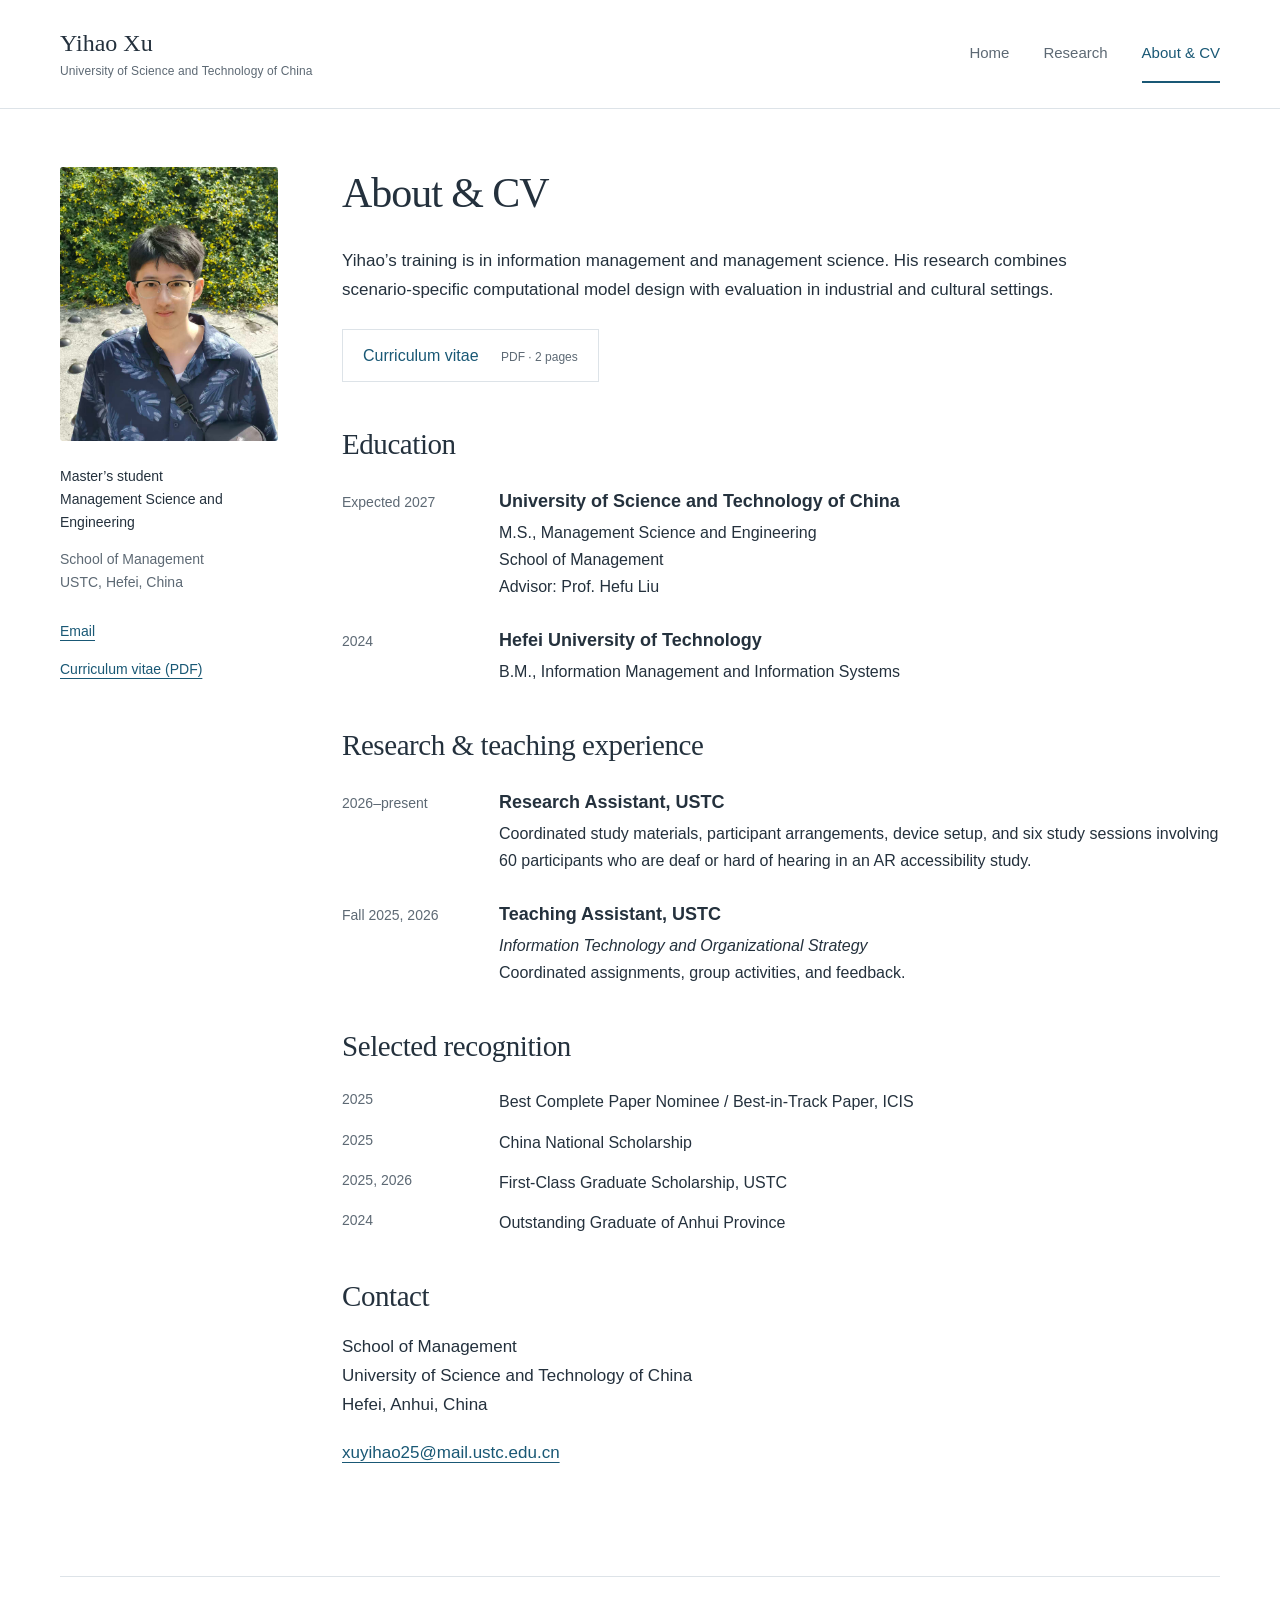
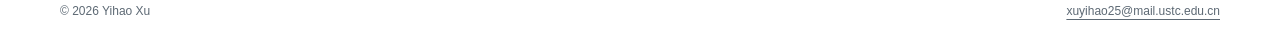
==== about.html @ 6cdd072b "Publish five-page academic website with approved biography" ====
<!doctype html>
<html lang="en">
<head>
  <meta charset="utf-8">
  <meta name="viewport" content="width=device-width, initial-scale=1">
  <meta name="theme-color" content="#ffffff">
  <meta name="description" content="Yihao Xu, USTC School of Management. Research in multisensor fault diagnosis, cultural values in crowdfunding, and computational culture measurement.">
  <title>About & CV | Yihao Xu</title>
  <link rel="icon" href="assets/favicon.svg" type="image/svg+xml">
  <link rel="stylesheet" href="styles.css">
  <script src="site.js" defer></script>
</head>
<body>
  <a class="skip-link" href="#main">Skip to main content</a>
  <header class="masthead"><div class="masthead-inner">
    <a class="identity" href="index.html">Yihao Xu<span>University of Science and Technology of China</span></a>
    <nav aria-label="Main navigation"><a href="index.html">Home</a><a href="research.html">Research</a><a href="about.html" aria-current="page">About &amp; CV</a></nav>
  </div></header>
  <div class="page-layout"><aside class="side-rail"><div class="profile-rail"><img class="portrait" src="assets/Yihao_Xu_photo.jpg" alt="Yihao Xu" width="1279" height="1706">
<div class="profile-details"><p class="role">Master’s student<br>Management Science and Engineering</p><p>School of Management<br>USTC, Hefei, China</p>
<div class="rail-links"><a href="mailto:xuyihao25@mail.ustc.edu.cn">Email</a><a href="assets/Yihao_Xu_CV.pdf" target="_blank" rel="noopener">Curriculum vitae (PDF)</a></div></div></div></aside><main id="main"><header class="page-intro"><h1>About &amp; CV</h1><p>Yihao’s training is in information management and management science. His research combines scenario-specific computational model design with evaluation in industrial and cultural settings.</p><a class="cv-link" href="assets/Yihao_Xu_CV.pdf" target="_blank" rel="noopener">Curriculum vitae <span>PDF · 2 pages</span></a></header>
<section class="about-section" aria-labelledby="education-title"><h2 id="education-title">Education</h2>
<div class="entry"><p class="entry-date">Expected 2027</p><div><h3>University of Science and Technology of China</h3><p>M.S., Management Science and Engineering<br>School of Management<br>Advisor: Prof. Hefu Liu</p></div></div>
<div class="entry"><p class="entry-date">2024</p><div><h3>Hefei University of Technology</h3><p>B.M., Information Management and Information Systems</p></div></div></section>
<section class="about-section" aria-labelledby="experience-title"><h2 id="experience-title">Research &amp; teaching experience</h2>
<div class="entry"><p class="entry-date">2026–present</p><div><h3>Research Assistant, USTC</h3><p>Coordinated study materials, participant arrangements, device setup, and six study sessions involving 60 participants who are deaf or hard of hearing in an AR accessibility study.</p></div></div>
<div class="entry"><p class="entry-date">Fall 2025, 2026</p><div><h3>Teaching Assistant, USTC</h3><p><em>Information Technology and Organizational Strategy</em><br>Coordinated assignments, group activities, and feedback.</p></div></div></section>
<section class="about-section" aria-labelledby="awards-title"><h2 id="awards-title">Selected recognition</h2><ul class="award-list"><li><span>2025</span><div>Best Complete Paper Nominee / Best-in-Track Paper, ICIS</div></li><li><span>2025</span><div>China National Scholarship</div></li><li><span>2025, 2026</span><div>First-Class Graduate Scholarship, USTC</div></li><li><span>2024</span><div>Outstanding Graduate of Anhui Province</div></li></ul></section>
<section class="about-section" aria-labelledby="contact-title"><h2 id="contact-title">Contact</h2><p>School of Management<br>University of Science and Technology of China<br>Hefei, Anhui, China</p><p><a href="mailto:xuyihao25@mail.ustc.edu.cn">xuyihao25@mail.ustc.edu.cn</a></p></section></main></div>
  <footer class="footer"><span>© 2026 Yihao Xu</span><a href="mailto:xuyihao25@mail.ustc.edu.cn">xuyihao25@mail.ustc.edu.cn</a></footer>
  <dialog class="figure-dialog" aria-labelledby="figure-dialog-title">
    <div class="dialog-toolbar"><h2 id="figure-dialog-title">Method figure</h2><div class="dialog-actions"><button type="button" data-size>View full size</button><button type="button" data-close aria-label="Close figure">Close</button></div></div>
    <div class="figure-viewport" tabindex="0" aria-label="Figure; scroll to view when enlarged"><img class="dialog-image" alt=""></div>
    <p class="dialog-note">Use “View full size” to inspect labels. Press Escape to close.</p>
  </dialog>
</body>
</html>
---- styles.css ----
:root{--ink:#24313d;--muted:#5d6974;--blue:#195875;--line:#dde3e8;--wash:#f5f7f9;--serif:Georgia,'Times New Roman',serif;--sans:'Segoe UI',Arial,sans-serif}
*{box-sizing:border-box}
html{scroll-padding-top:28px}
body{margin:0;background:#fff;color:var(--ink);font-family:var(--sans);font-size:17px;line-height:1.7;-webkit-font-smoothing:antialiased}
a{color:var(--blue);text-decoration-thickness:1px;text-underline-offset:4px}
a:hover{text-decoration:underline;color:#0c3c54}
a:focus-visible,button:focus-visible,[tabindex]:focus-visible{outline:3px solid #467da2;outline-offset:5px}
button{font:inherit;cursor:pointer}
img{display:block;max-width:100%;height:auto}
p{margin:0 0 1.1em}
h1,h2,h3{font-weight:400;line-height:1.25;margin:0 0 .65em}
h1,h2{font-family:var(--serif)}
h1{font-size:42px;letter-spacing:-.025em}
h2{font-size:29px;letter-spacing:-.015em}
h3{font-size:20px;font-weight:600;line-height:1.45}
strong{font-weight:600}
section[id],header[id]{scroll-margin-top:28px}
.skip-link{position:fixed;left:20px;top:-100px;z-index:10;padding:10px 18px;background:white}
.skip-link:focus{top:12px}
.masthead{border-bottom:1px solid var(--line)}
.masthead-inner{max-width:1160px;margin:auto;min-height:108px;display:flex;align-items:center;justify-content:space-between;gap:40px}
.identity{font-family:var(--serif);font-size:24px;line-height:1.3;text-decoration:none;color:var(--ink)}
.identity span{display:block;margin-top:5px;font-family:var(--sans);font-size:12px;color:var(--muted);letter-spacing:.01em}
.masthead nav{display:flex;gap:34px;align-items:center;font-size:15px;white-space:nowrap}
.masthead nav a{display:inline-block;padding:15px 0;color:var(--muted);text-decoration:none;border-bottom:2px solid transparent}
.masthead nav a[aria-current=page]{color:var(--blue);border-bottom-color:var(--blue)}
.masthead nav a:hover{color:var(--blue)}
.page-layout{max-width:1160px;margin:58px auto 90px;display:grid;grid-template-columns:218px minmax(0,1fr);gap:64px;align-items:start}
.side-rail{font-size:14px;line-height:1.65}
.portrait{width:218px;height:274px;object-fit:cover;object-position:center 30%;border-radius:3px;margin-bottom:24px}
.profile-details{color:var(--muted)}
.role{color:var(--ink);font-weight:500;margin-bottom:14px}
.rail-links{display:grid;justify-items:start;gap:10px;margin-top:24px}
.rail-links a{padding:2px 0}
.rail-title{font:500 20px var(--serif);margin:0 0 22px;color:var(--ink)}
.section-nav{display:grid;gap:5px;border-left:1px solid var(--line);padding:0 0 0 18px}
.section-nav a{padding:5px 0;text-decoration:none}
.section-nav a:hover{text-decoration:underline}
.rail-note{margin-top:30px;color:var(--muted);line-height:1.9;font-size:13px}
.back-link{display:block;margin-bottom:30px;color:var(--muted)}
.home-intro{max-width:760px}
.home-intro h1{font-size:48px;margin-bottom:23px}
.home-current{margin:34px 0 44px;max-width:740px}
.home-current h2{font-size:24px;margin-bottom:12px}
.home-current p{margin-bottom:10px}
.home-current>a,.section-heading>a{font-size:14px}
.section-heading{display:flex;align-items:baseline;justify-content:space-between;gap:20px;margin-bottom:24px}
.section-heading h2{margin:0}
.home-paper{display:grid;grid-template-columns:142px minmax(0,1fr);gap:26px;padding:0 0 30px;margin-bottom:28px;border-bottom:1px solid var(--line)}
.home-paper:last-child{border-bottom:0;margin-bottom:0;padding-bottom:0}
.paper-thumb{display:flex;align-items:center;justify-content:center;background:var(--wash);padding:8px;height:155px;text-decoration:none}
.paper-thumb img{max-height:139px;width:100%;object-fit:contain}
.home-paper h3{font-size:18px;margin-bottom:10px;line-height:1.45}
.home-paper h3 a,.research-paper h3 a{text-decoration:none}
.home-paper h3 a:hover,.research-paper h3 a:hover{text-decoration:underline}
.venue{font-size:13px;color:var(--muted);font-weight:500;margin:0 0 8px}
.paper-brief{font-size:15px;margin-bottom:8px;line-height:1.6}
.recognition{font-size:14px;color:var(--blue);margin-bottom:10px}
.recognition a{text-decoration:none}
.recognition a:hover{text-decoration:underline}
.overview-link{font-size:14px}
.page-intro{max-width:760px;margin-bottom:44px}
.page-intro p{margin-bottom:0}
.research-paper{padding:24px 0 32px;border-bottom:1px solid var(--line)}
.research-paper:first-of-type{padding-top:5px}
.paper-heading h3{font-size:22px;line-height:1.4;max-width:790px}
.authors{font-size:15px;line-height:1.65;margin-bottom:6px}
.citation{font-size:15px;color:var(--muted);margin-bottom:8px}
.paper-excerpt{display:grid;grid-template-columns:174px minmax(0,1fr);gap:28px;align-items:center;margin-top:24px}
.research-thumb{display:flex;align-items:center;justify-content:center;height:185px;padding:10px;background:var(--wash)}
.research-thumb img{width:100%;max-height:165px;object-fit:contain}
.paper-excerpt p{font-size:16px;margin-bottom:15px}
.paper-links{display:flex;flex-wrap:wrap;gap:10px 25px;font-size:14px}
.research-section{margin-top:52px}
.working-paper{margin-top:26px;padding-bottom:24px;border-bottom:1px solid var(--line)}
.working-paper:last-child{border-bottom:0;padding-bottom:0}
.working-paper h3{font-size:21px;line-height:1.4}
.working-paper>p:not(.authors):not(.status){font-size:16px;max-width:760px}
.status{font-size:14px;color:var(--blue);margin:13px 0 16px}
.about-section{margin-top:42px}
.entry{display:grid;grid-template-columns:135px minmax(0,1fr);gap:22px;margin-top:26px}
.entry-date{font-size:14px;color:var(--muted);padding-top:3px}
.entry h3{font-size:18px;margin-bottom:5px}
.entry p:not(.entry-date){font-size:16px;margin:0}
.cv-link{display:inline-block;margin-top:24px;padding:12px 20px;border:1px solid var(--line);text-decoration:none;font-size:16px}
.cv-link:hover{background:var(--wash)}
.cv-link span{font-size:12px;color:var(--muted);margin-left:18px}
.award-list{list-style:none;padding:0;margin:24px 0 0}
.award-list li{display:grid;grid-template-columns:135px minmax(0,1fr);gap:22px;margin-bottom:13px;font-size:16px}
.award-list span{font-size:14px;color:var(--muted)}
.paper-header h1{font-size:34px;line-height:1.25;max-width:850px;margin-bottom:22px}
.paper-header .paper-links{margin:20px 0 30px}
.paper-lead{font-size:18px;line-height:1.75;max-width:760px;margin-bottom:36px}
.detail-section{margin-top:38px}
.detail-section>p{max-width:760px}
.detail-section>h3{margin:36px 0 14px}
.method-figure{margin:28px 0 38px}
.figure-link{display:block;background:var(--wash);padding:18px;text-align:center;text-decoration:none;cursor:zoom-in;border:1px solid #edf0f3}
.figure-link img{width:100%;margin:auto}
.portrait-figure .figure-link img{max-width:510px}
.enlarge-label{display:inline-block;margin-top:14px;font-size:13px;text-decoration:underline;text-underline-offset:3px}
figcaption{font-size:14px;color:var(--muted);line-height:1.65;margin-top:14px;max-width:760px}
figcaption strong{color:var(--ink)}
.table-wrap{overflow-x:auto;margin-top:24px}
table{width:100%;border-collapse:collapse;font-size:15px;text-align:left}
caption{text-align:left;color:var(--muted);font-size:13px;margin-bottom:10px}
th,td{padding:13px 12px;border-bottom:1px solid var(--line)}
th{font-weight:600}
thead th{background:var(--wash);font-size:13px}
th:first-child,td:first-child{padding-left:12px}
.source-note{font-size:13px;color:var(--muted);margin-top:12px}
.paper-bottom{margin-top:45px;padding-top:24px;border-top:1px solid var(--line);display:flex;justify-content:space-between;gap:24px;flex-wrap:wrap;font-size:14px}
.footer{max-width:1160px;margin:0 auto;padding:24px 0 32px;border-top:1px solid var(--line);display:flex;justify-content:space-between;gap:24px;font-size:12px;color:var(--muted)}
.footer a{color:var(--muted)}
.figure-dialog{width:min(1400px,96vw);max-width:96vw;max-height:96vh;padding:18px 20px;border:0;box-shadow:0 12px 60px #142b4540;color:var(--ink)}
.figure-dialog::backdrop{background:#192734b3}
.dialog-toolbar{display:flex;align-items:center;justify-content:space-between;gap:20px;margin-bottom:14px}
.dialog-toolbar h2{font:500 17px var(--sans);margin:0}
.dialog-actions{display:flex;gap:10px;flex-shrink:0}
.dialog-actions button{border:1px solid var(--line);padding:7px 12px;background:white;font-size:13px;color:var(--blue);border-radius:3px;min-height:40px}
.figure-viewport{max-height:75vh;overflow:auto;background:var(--wash);padding:12px;overscroll-behavior:contain}
.dialog-image{max-width:100%;max-height:70vh;object-fit:contain;margin:auto;width:auto}
.figure-viewport.is-full .dialog-image{max-width:none;max-height:none;width:auto;margin:0}
.dialog-note{font-size:12px;color:var(--muted);margin:10px 0 0}
body.dialog-open{overflow:hidden}
@media(min-width:1000px){.side-rail{position:sticky;top:30px}}
@media(max-width:1250px){.masthead-inner,.page-layout,.footer{margin-left:40px;margin-right:40px}.page-layout{gap:44px;grid-template-columns:200px minmax(0,1fr)}.portrait{width:200px;height:252px}}
@media(max-width:960px){.masthead-inner,.page-layout,.footer{margin-left:28px;margin-right:28px}.page-layout{gap:30px;grid-template-columns:170px minmax(0,1fr);margin-top:40px}.portrait{width:170px;height:214px}.identity span{max-width:270px}.masthead nav{gap:22px}.home-paper{grid-template-columns:110px minmax(0,1fr);gap:20px}.paper-excerpt{grid-template-columns:130px minmax(0,1fr);gap:20px}.research-thumb{height:155px}.research-thumb img{max-height:135px}.entry,.award-list li{grid-template-columns:110px minmax(0,1fr);gap:18px}}
@media(max-width:720px){body{font-size:16px;line-height:1.7}.masthead-inner{display:block;padding-top:22px;min-height:auto}.identity{font-size:23px}.identity span{max-width:none;font-size:11px}.masthead nav{gap:30px;margin-top:16px;font-size:14px}.masthead nav a{padding:8px 0 14px}.page-layout{display:block;margin-top:30px;margin-bottom:58px}.side-rail{margin-bottom:34px}.profile-rail{display:flex;align-items:center;gap:22px}.portrait{width:115px;height:145px;flex-shrink:0;margin:0}.profile-details{font-size:12px;line-height:1.55}.profile-details p{margin-bottom:10px}.profile-details .rail-links{gap:5px;margin-top:12px}.rail-title{display:none}.section-nav{display:flex;flex-wrap:wrap;border:0;border-bottom:1px solid var(--line);padding:0 0 12px;gap:10px 20px;font-size:13px}.rail-note{display:none}.back-link{margin-bottom:10px}.side-rail>.rail-links{display:none}h1{font-size:36px}h2{font-size:26px}.home-intro h1{font-size:40px;margin-bottom:18px}.home-current{margin:30px 0 36px}.section-heading{align-items:baseline;gap:14px}.section-heading>a{font-size:12px}.section-heading h2{font-size:25px}.home-paper{grid-template-columns:94px minmax(0,1fr);gap:17px}.paper-thumb{height:124px;padding:5px}.paper-thumb img{max-height:114px}.home-paper h3{font-size:16px}.paper-brief{font-size:14px}.recognition{font-size:12px}.venue{font-size:12px}.overview-link{font-size:13px}.page-intro{margin-bottom:32px}.paper-heading h3{font-size:21px}.paper-excerpt{grid-template-columns:110px minmax(0,1fr);gap:18px}.research-thumb{height:145px;padding:6px}.research-thumb img{max-height:133px}.paper-excerpt p{font-size:15px}.paper-links{gap:8px 20px;font-size:13px}.authors,.citation{font-size:14px}.working-paper h3{font-size:20px}.research-section{margin-top:38px}.paper-header h1{font-size:29px}.paper-lead{font-size:17px}.figure-link{padding:9px}.method-figure{margin:24px 0 32px}figcaption{font-size:13px}.entry{display:block;margin-top:24px}.entry-date{margin-bottom:4px}.entry h3{font-size:17px}.award-list li{grid-template-columns:83px minmax(0,1fr);gap:16px;font-size:15px}.award-list span{font-size:12px}.cv-link{font-size:14px;padding:12px 15px}.cv-link span{margin-left:10px;font-size:11px}.footer{font-size:11px;gap:12px;flex-wrap:wrap}.dialog-toolbar{align-items:flex-start;flex-direction:column;gap:10px}.dialog-toolbar h2{font-size:15px}.figure-dialog{padding:14px}.figure-viewport{padding:6px;max-height:68vh}.dialog-image{max-height:63vh}th,td{padding:10px 8px;font-size:12px}thead th{font-size:11px}}
@media(max-width:380px){.masthead-inner,.page-layout,.footer{margin-left:20px;margin-right:20px}.home-paper{grid-template-columns:76px minmax(0,1fr);gap:14px}.paper-thumb{height:106px}.paper-thumb img{max-height:96px}.paper-excerpt{display:block}.research-thumb{float:left;width:104px;margin:5px 18px 10px 0}.paper-excerpt::after{content:'';display:block;clear:both}.profile-rail{gap:18px}.portrait{width:100px;height:126px}.cv-link span{display:block;margin:4px 0 0}}
@media(prefers-reduced-motion:reduce){html{scroll-behavior:auto}*{animation:none!important;transition:none!important}}
@media print{.masthead nav,.side-rail,.footer,.figure-dialog,.skip-link,.enlarge-label{display:none}.masthead-inner,.page-layout{display:block;margin:20px}.masthead-inner{min-height:0;padding:0}.identity span{display:none}body{font-size:11pt;color:#000}h1{font-size:26pt}.paper-header h1{font-size:23pt}.method-figure{break-inside:avoid}.figure-link{border:0;padding:0;background:none}.portrait-figure img{max-height:450px;object-fit:contain}.paper-links{display:none}a{color:#000}.page-layout{max-width:none}.research-paper{break-inside:avoid}}

.nowrap{white-space:nowrap}
td:last-child{white-space:nowrap}
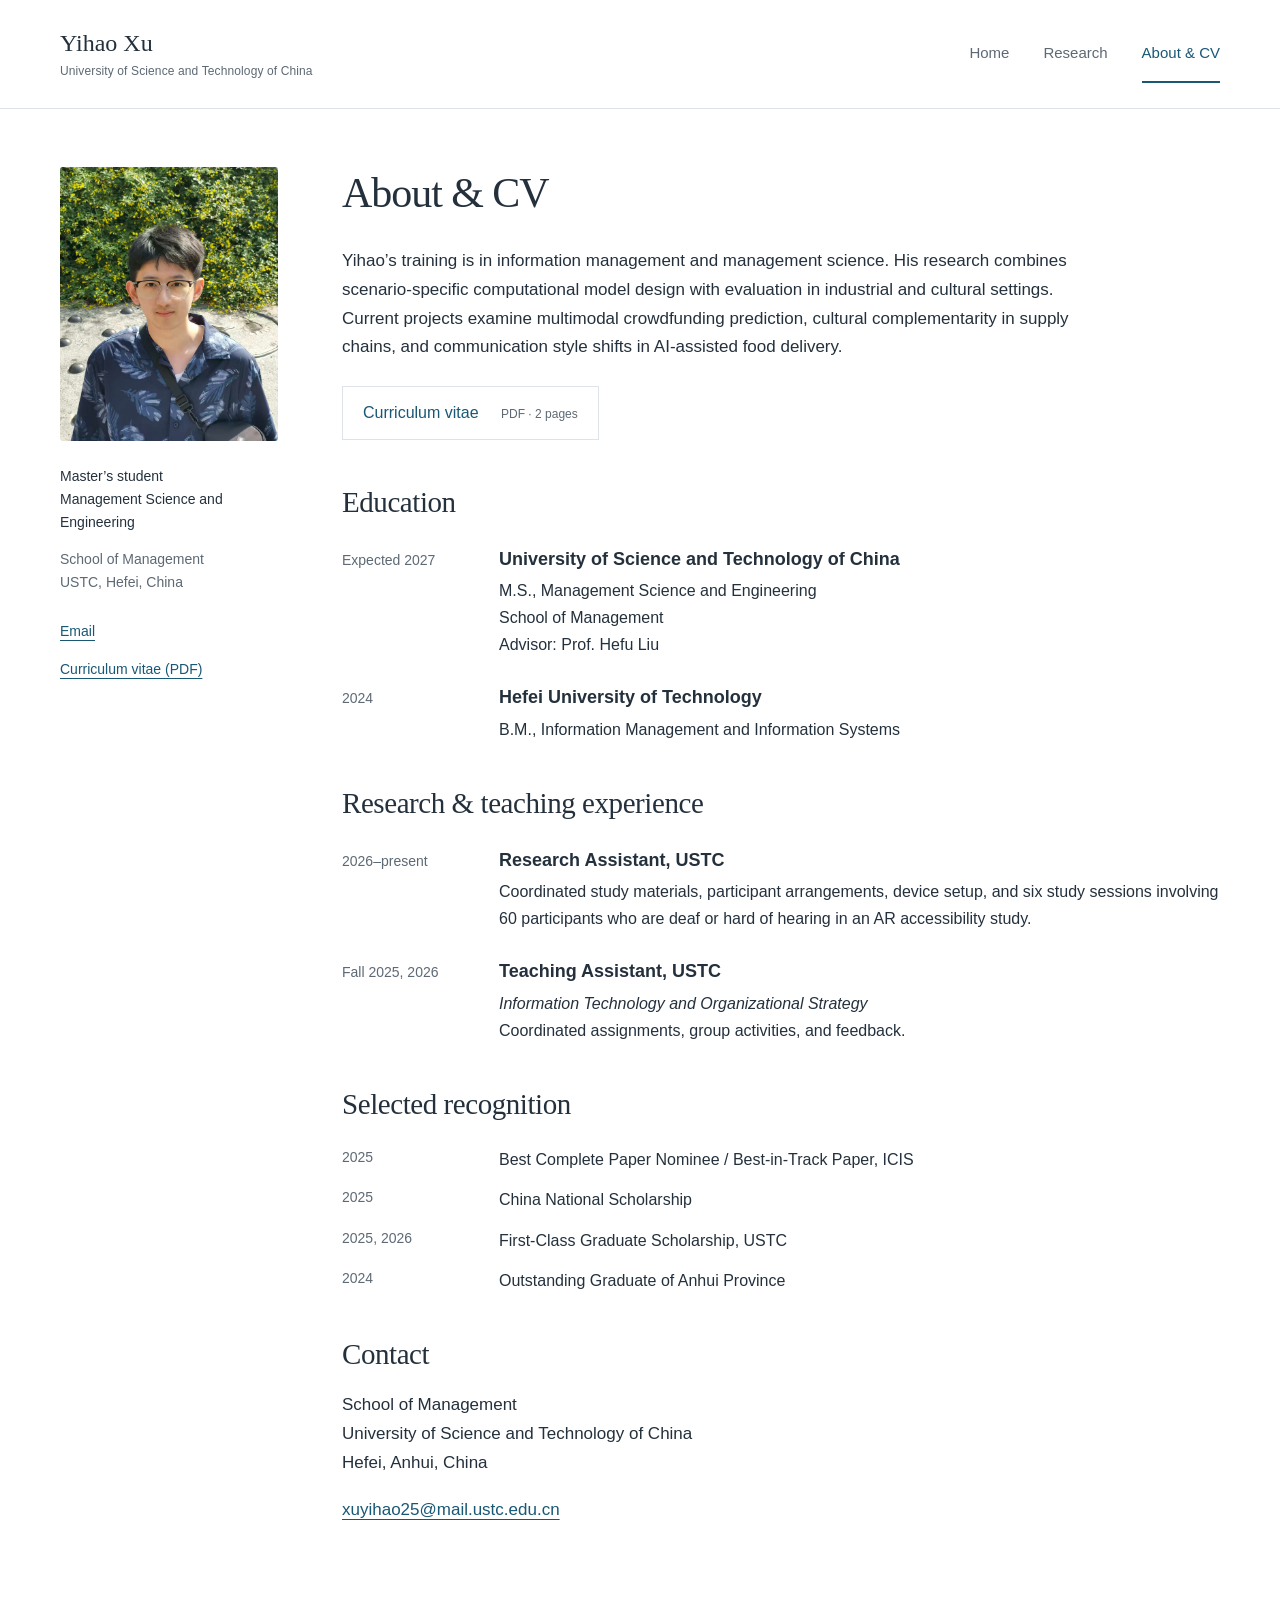
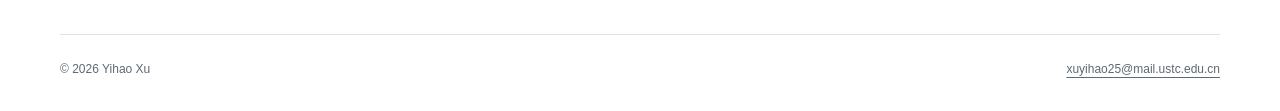
==== commit f7d9be16: "Update research questions and current supply chain and AI projects" ====
--- a/about.html
+++ b/about.html
@@ -4,7 +4,7 @@
   <meta charset="utf-8">
   <meta name="viewport" content="width=device-width, initial-scale=1">
   <meta name="theme-color" content="#ffffff">
-  <meta name="description" content="Yihao Xu, USTC School of Management. Research in multisensor fault diagnosis, cultural values in crowdfunding, and computational culture measurement.">
+  <meta name="description" content="Yihao Xu, USTC School of Management. Research in multimodal prediction, multisensor learning, cultural complementarity, and AI communication.">
   <title>About & CV | Yihao Xu</title>
   <link rel="icon" href="assets/favicon.svg" type="image/svg+xml">
   <link rel="stylesheet" href="styles.css">
@@ -18,7 +18,7 @@
   </div></header>
   <div class="page-layout"><aside class="side-rail"><div class="profile-rail"><img class="portrait" src="assets/Yihao_Xu_photo.jpg" alt="Yihao Xu" width="1279" height="1706">
 <div class="profile-details"><p class="role">Master’s student<br>Management Science and Engineering</p><p>School of Management<br>USTC, Hefei, China</p>
-<div class="rail-links"><a href="mailto:xuyihao25@mail.ustc.edu.cn">Email</a><a href="assets/Yihao_Xu_CV.pdf" target="_blank" rel="noopener">Curriculum vitae (PDF)</a></div></div></div></aside><main id="main"><header class="page-intro"><h1>About &amp; CV</h1><p>Yihao’s training is in information management and management science. His research combines scenario-specific computational model design with evaluation in industrial and cultural settings.</p><a class="cv-link" href="assets/Yihao_Xu_CV.pdf" target="_blank" rel="noopener">Curriculum vitae <span>PDF · 2 pages</span></a></header>
+<div class="rail-links"><a href="mailto:xuyihao25@mail.ustc.edu.cn">Email</a><a href="assets/Yihao_Xu_CV.pdf" target="_blank" rel="noopener">Curriculum vitae (PDF)</a></div></div></div></aside><main id="main"><header class="page-intro"><h1>About &amp; CV</h1><p>Yihao’s training is in information management and management science. His research combines scenario-specific computational model design with evaluation in industrial and cultural settings. Current projects examine multimodal crowdfunding prediction, cultural complementarity in supply chains, and communication style shifts in AI-assisted food delivery.</p><a class="cv-link" href="assets/Yihao_Xu_CV.pdf" target="_blank" rel="noopener">Curriculum vitae <span>PDF · 2 pages</span></a></header>
 <section class="about-section" aria-labelledby="education-title"><h2 id="education-title">Education</h2>
 <div class="entry"><p class="entry-date">Expected 2027</p><div><h3>University of Science and Technology of China</h3><p>M.S., Management Science and Engineering<br>School of Management<br>Advisor: Prof. Hefu Liu</p></div></div>
 <div class="entry"><p class="entry-date">2024</p><div><h3>Hefei University of Technology</h3><p>B.M., Information Management and Information Systems</p></div></div></section>
--- a/styles.css
+++ b/styles.css
@@ -75,7 +75,7 @@
 .working-paper{margin-top:26px;padding-bottom:24px;border-bottom:1px solid var(--line)}
 .working-paper:last-child{border-bottom:0;padding-bottom:0}
 .working-paper h3{font-size:21px;line-height:1.4}
-.working-paper>p:not(.authors):not(.status){font-size:16px;max-width:760px}
+.working-paper>p:not(.authors):not(.status){font-size:16px;max-width:76ch}
 .status{font-size:14px;color:var(--blue);margin:13px 0 16px}
 .about-section{margin-top:42px}
 .entry{display:grid;grid-template-columns:135px minmax(0,1fr);gap:22px;margin-top:26px}
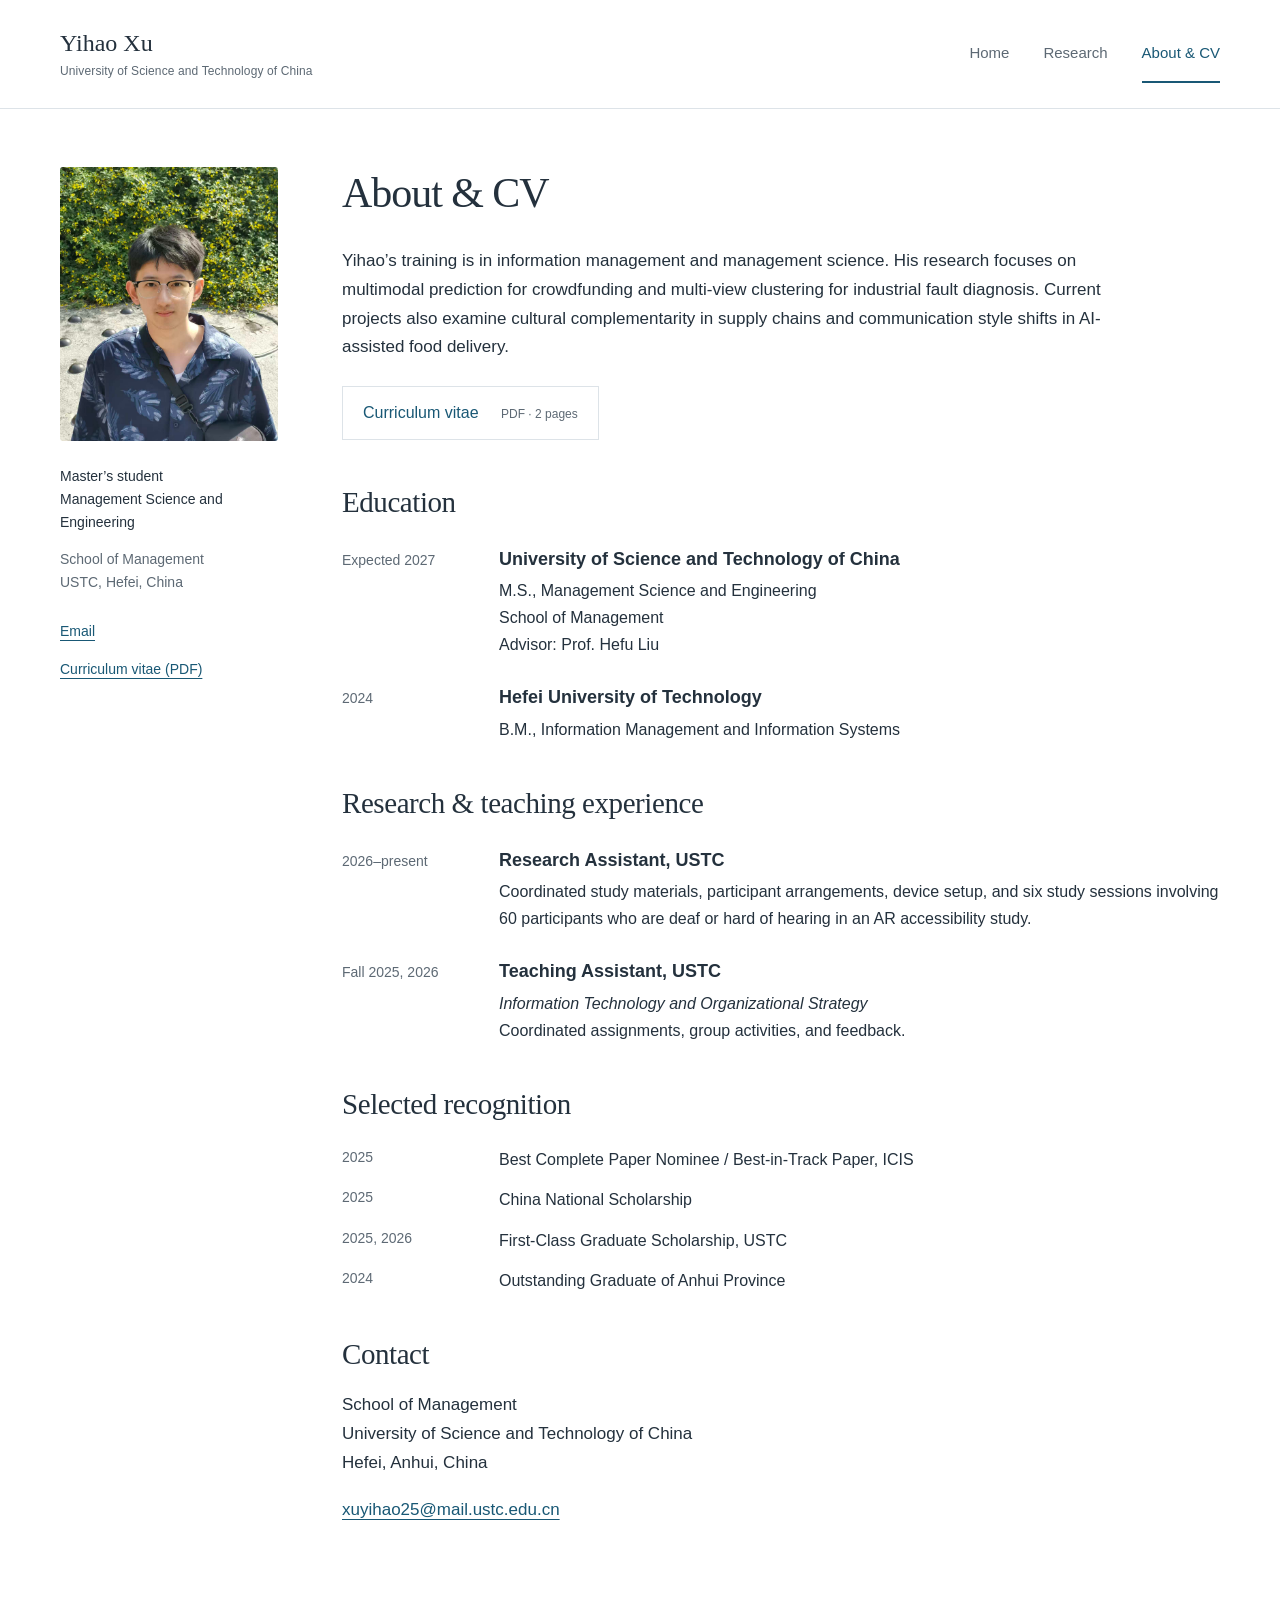
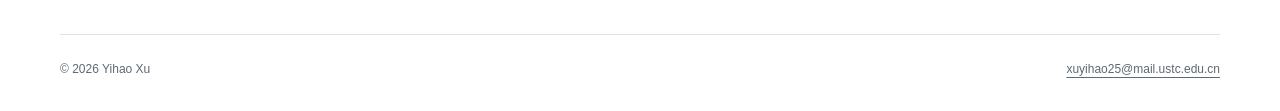
==== commit b95f3caf: "Align research summaries with verified manuscript wording" ====
--- a/about.html
+++ b/about.html
@@ -1,37 +1,37 @@
-<!doctype html>
-<html lang="en">
-<head>
-  <meta charset="utf-8">
-  <meta name="viewport" content="width=device-width, initial-scale=1">
-  <meta name="theme-color" content="#ffffff">
-  <meta name="description" content="Yihao Xu, USTC School of Management. Research in multimodal prediction, multisensor learning, cultural complementarity, and AI communication.">
-  <title>About & CV | Yihao Xu</title>
-  <link rel="icon" href="assets/favicon.svg" type="image/svg+xml">
-  <link rel="stylesheet" href="styles.css">
-  <script src="site.js" defer></script>
-</head>
-<body>
-  <a class="skip-link" href="#main">Skip to main content</a>
-  <header class="masthead"><div class="masthead-inner">
-    <a class="identity" href="index.html">Yihao Xu<span>University of Science and Technology of China</span></a>
-    <nav aria-label="Main navigation"><a href="index.html">Home</a><a href="research.html">Research</a><a href="about.html" aria-current="page">About &amp; CV</a></nav>
-  </div></header>
-  <div class="page-layout"><aside class="side-rail"><div class="profile-rail"><img class="portrait" src="assets/Yihao_Xu_photo.jpg" alt="Yihao Xu" width="1279" height="1706">
-<div class="profile-details"><p class="role">Master’s student<br>Management Science and Engineering</p><p>School of Management<br>USTC, Hefei, China</p>
-<div class="rail-links"><a href="mailto:xuyihao25@mail.ustc.edu.cn">Email</a><a href="assets/Yihao_Xu_CV.pdf" target="_blank" rel="noopener">Curriculum vitae (PDF)</a></div></div></div></aside><main id="main"><header class="page-intro"><h1>About &amp; CV</h1><p>Yihao’s training is in information management and management science. His research combines scenario-specific computational model design with evaluation in industrial and cultural settings. Current projects examine multimodal crowdfunding prediction, cultural complementarity in supply chains, and communication style shifts in AI-assisted food delivery.</p><a class="cv-link" href="assets/Yihao_Xu_CV.pdf" target="_blank" rel="noopener">Curriculum vitae <span>PDF · 2 pages</span></a></header>
-<section class="about-section" aria-labelledby="education-title"><h2 id="education-title">Education</h2>
-<div class="entry"><p class="entry-date">Expected 2027</p><div><h3>University of Science and Technology of China</h3><p>M.S., Management Science and Engineering<br>School of Management<br>Advisor: Prof. Hefu Liu</p></div></div>
-<div class="entry"><p class="entry-date">2024</p><div><h3>Hefei University of Technology</h3><p>B.M., Information Management and Information Systems</p></div></div></section>
-<section class="about-section" aria-labelledby="experience-title"><h2 id="experience-title">Research &amp; teaching experience</h2>
-<div class="entry"><p class="entry-date">2026–present</p><div><h3>Research Assistant, USTC</h3><p>Coordinated study materials, participant arrangements, device setup, and six study sessions involving 60 participants who are deaf or hard of hearing in an AR accessibility study.</p></div></div>
-<div class="entry"><p class="entry-date">Fall 2025, 2026</p><div><h3>Teaching Assistant, USTC</h3><p><em>Information Technology and Organizational Strategy</em><br>Coordinated assignments, group activities, and feedback.</p></div></div></section>
-<section class="about-section" aria-labelledby="awards-title"><h2 id="awards-title">Selected recognition</h2><ul class="award-list"><li><span>2025</span><div>Best Complete Paper Nominee / Best-in-Track Paper, ICIS</div></li><li><span>2025</span><div>China National Scholarship</div></li><li><span>2025, 2026</span><div>First-Class Graduate Scholarship, USTC</div></li><li><span>2024</span><div>Outstanding Graduate of Anhui Province</div></li></ul></section>
-<section class="about-section" aria-labelledby="contact-title"><h2 id="contact-title">Contact</h2><p>School of Management<br>University of Science and Technology of China<br>Hefei, Anhui, China</p><p><a href="mailto:xuyihao25@mail.ustc.edu.cn">xuyihao25@mail.ustc.edu.cn</a></p></section></main></div>
-  <footer class="footer"><span>© 2026 Yihao Xu</span><a href="mailto:xuyihao25@mail.ustc.edu.cn">xuyihao25@mail.ustc.edu.cn</a></footer>
-  <dialog class="figure-dialog" aria-labelledby="figure-dialog-title">
-    <div class="dialog-toolbar"><h2 id="figure-dialog-title">Method figure</h2><div class="dialog-actions"><button type="button" data-size>View full size</button><button type="button" data-close aria-label="Close figure">Close</button></div></div>
-    <div class="figure-viewport" tabindex="0" aria-label="Figure; scroll to view when enlarged"><img class="dialog-image" alt=""></div>
-    <p class="dialog-note">Use “View full size” to inspect labels. Press Escape to close.</p>
-  </dialog>
-</body>
+<!doctype html>
+<html lang="en">
+<head>
+  <meta charset="utf-8">
+  <meta name="viewport" content="width=device-width, initial-scale=1">
+  <meta name="theme-color" content="#ffffff">
+  <meta name="description" content="Yihao Xu, USTC School of Management. Research in multimodal prediction, multisensor learning, cultural complementarity, and AI communication.">
+  <title>About & CV | Yihao Xu</title>
+  <link rel="icon" href="assets/favicon.svg" type="image/svg+xml">
+  <link rel="stylesheet" href="styles.css">
+  <script src="site.js" defer></script>
+</head>
+<body>
+  <a class="skip-link" href="#main">Skip to main content</a>
+  <header class="masthead"><div class="masthead-inner">
+    <a class="identity" href="index.html">Yihao Xu<span>University of Science and Technology of China</span></a>
+    <nav aria-label="Main navigation"><a href="index.html">Home</a><a href="research.html">Research</a><a href="about.html" aria-current="page">About &amp; CV</a></nav>
+  </div></header>
+  <div class="page-layout"><aside class="side-rail"><div class="profile-rail"><img class="portrait" src="assets/Yihao_Xu_photo.jpg" alt="Yihao Xu" width="1279" height="1706">
+<div class="profile-details"><p class="role">Master’s student<br>Management Science and Engineering</p><p>School of Management<br>USTC, Hefei, China</p>
+<div class="rail-links"><a href="mailto:xuyihao25@mail.ustc.edu.cn">Email</a><a href="assets/Yihao_Xu_CV.pdf" target="_blank" rel="noopener">Curriculum vitae (PDF)</a></div></div></div></aside><main id="main"><header class="page-intro"><h1>About &amp; CV</h1><p>Yihao’s training is in information management and management science. His research focuses on multimodal prediction for crowdfunding and multi-view clustering for industrial fault diagnosis. Current projects also examine cultural complementarity in supply chains and communication style shifts in AI-assisted food delivery.</p><a class="cv-link" href="assets/Yihao_Xu_CV.pdf" target="_blank" rel="noopener">Curriculum vitae <span>PDF · 2 pages</span></a></header>
+<section class="about-section" aria-labelledby="education-title"><h2 id="education-title">Education</h2>
+<div class="entry"><p class="entry-date">Expected 2027</p><div><h3>University of Science and Technology of China</h3><p>M.S., Management Science and Engineering<br>School of Management<br>Advisor: Prof. Hefu Liu</p></div></div>
+<div class="entry"><p class="entry-date">2024</p><div><h3>Hefei University of Technology</h3><p>B.M., Information Management and Information Systems</p></div></div></section>
+<section class="about-section" aria-labelledby="experience-title"><h2 id="experience-title">Research &amp; teaching experience</h2>
+<div class="entry"><p class="entry-date">2026–present</p><div><h3>Research Assistant, USTC</h3><p>Coordinated study materials, participant arrangements, device setup, and six study sessions involving 60 participants who are deaf or hard of hearing in an AR accessibility study.</p></div></div>
+<div class="entry"><p class="entry-date">Fall 2025, 2026</p><div><h3>Teaching Assistant, USTC</h3><p><em>Information Technology and Organizational Strategy</em><br>Coordinated assignments, group activities, and feedback.</p></div></div></section>
+<section class="about-section" aria-labelledby="awards-title"><h2 id="awards-title">Selected recognition</h2><ul class="award-list"><li><span>2025</span><div>Best Complete Paper Nominee / Best-in-Track Paper, ICIS</div></li><li><span>2025</span><div>China National Scholarship</div></li><li><span>2025, 2026</span><div>First-Class Graduate Scholarship, USTC</div></li><li><span>2024</span><div>Outstanding Graduate of Anhui Province</div></li></ul></section>
+<section class="about-section" aria-labelledby="contact-title"><h2 id="contact-title">Contact</h2><p>School of Management<br>University of Science and Technology of China<br>Hefei, Anhui, China</p><p><a href="mailto:xuyihao25@mail.ustc.edu.cn">xuyihao25@mail.ustc.edu.cn</a></p></section></main></div>
+  <footer class="footer"><span>© 2026 Yihao Xu</span><a href="mailto:xuyihao25@mail.ustc.edu.cn">xuyihao25@mail.ustc.edu.cn</a></footer>
+  <dialog class="figure-dialog" aria-labelledby="figure-dialog-title">
+    <div class="dialog-toolbar"><h2 id="figure-dialog-title">Method figure</h2><div class="dialog-actions"><button type="button" data-size>View full size</button><button type="button" data-close aria-label="Close figure">Close</button></div></div>
+    <div class="figure-viewport" tabindex="0" aria-label="Figure; scroll to view when enlarged"><img class="dialog-image" alt=""></div>
+    <p class="dialog-note">Use “View full size” to inspect labels. Press Escape to close.</p>
+  </dialog>
+</body>
 </html>
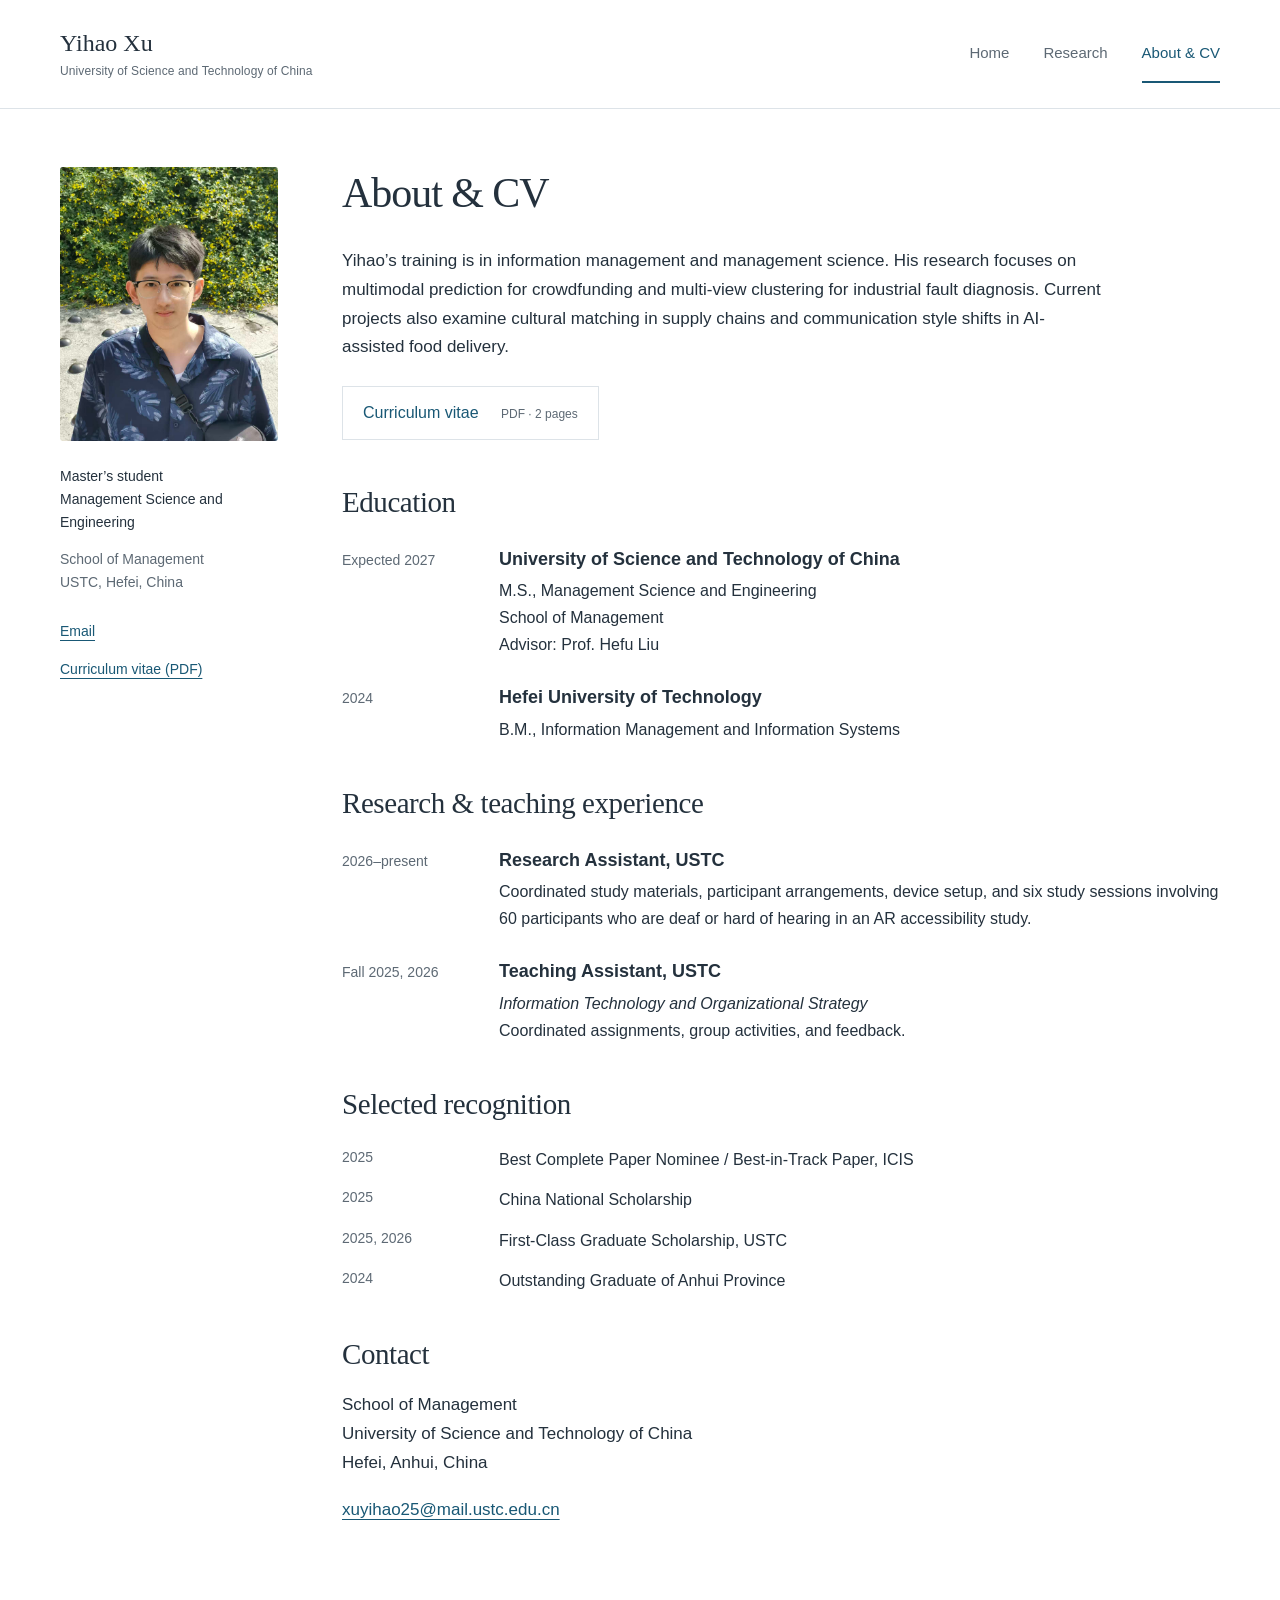
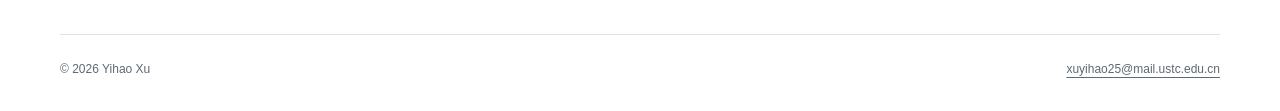
==== commit 907989c4: "Update cultural matching research and current CV" ====
--- a/about.html
+++ b/about.html
@@ -18,7 +18,7 @@
   </div></header>
   <div class="page-layout"><aside class="side-rail"><div class="profile-rail"><img class="portrait" src="assets/Yihao_Xu_photo.jpg" alt="Yihao Xu" width="1279" height="1706">
 <div class="profile-details"><p class="role">Master’s student<br>Management Science and Engineering</p><p>School of Management<br>USTC, Hefei, China</p>
-<div class="rail-links"><a href="mailto:xuyihao25@mail.ustc.edu.cn">Email</a><a href="assets/Yihao_Xu_CV.pdf" target="_blank" rel="noopener">Curriculum vitae (PDF)</a></div></div></div></aside><main id="main"><header class="page-intro"><h1>About &amp; CV</h1><p>Yihao’s training is in information management and management science. His research focuses on multimodal prediction for crowdfunding and multi-view clustering for industrial fault diagnosis. Current projects also examine cultural complementarity in supply chains and communication style shifts in AI-assisted food delivery.</p><a class="cv-link" href="assets/Yihao_Xu_CV.pdf" target="_blank" rel="noopener">Curriculum vitae <span>PDF · 2 pages</span></a></header>
+<div class="rail-links"><a href="mailto:xuyihao25@mail.ustc.edu.cn">Email</a><a href="assets/Yihao_Xu_CV.pdf" target="_blank" rel="noopener">Curriculum vitae (PDF)</a></div></div></div></aside><main id="main"><header class="page-intro"><h1>About &amp; CV</h1><p>Yihao’s training is in information management and management science. His research focuses on multimodal prediction for crowdfunding and multi-view clustering for industrial fault diagnosis. Current projects also examine cultural matching in supply chains and communication style shifts in AI-assisted food delivery.</p><a class="cv-link" href="assets/Yihao_Xu_CV.pdf" target="_blank" rel="noopener">Curriculum vitae <span>PDF · 2 pages</span></a></header>
 <section class="about-section" aria-labelledby="education-title"><h2 id="education-title">Education</h2>
 <div class="entry"><p class="entry-date">Expected 2027</p><div><h3>University of Science and Technology of China</h3><p>M.S., Management Science and Engineering<br>School of Management<br>Advisor: Prof. Hefu Liu</p></div></div>
 <div class="entry"><p class="entry-date">2024</p><div><h3>Hefei University of Technology</h3><p>B.M., Information Management and Information Systems</p></div></div></section>
